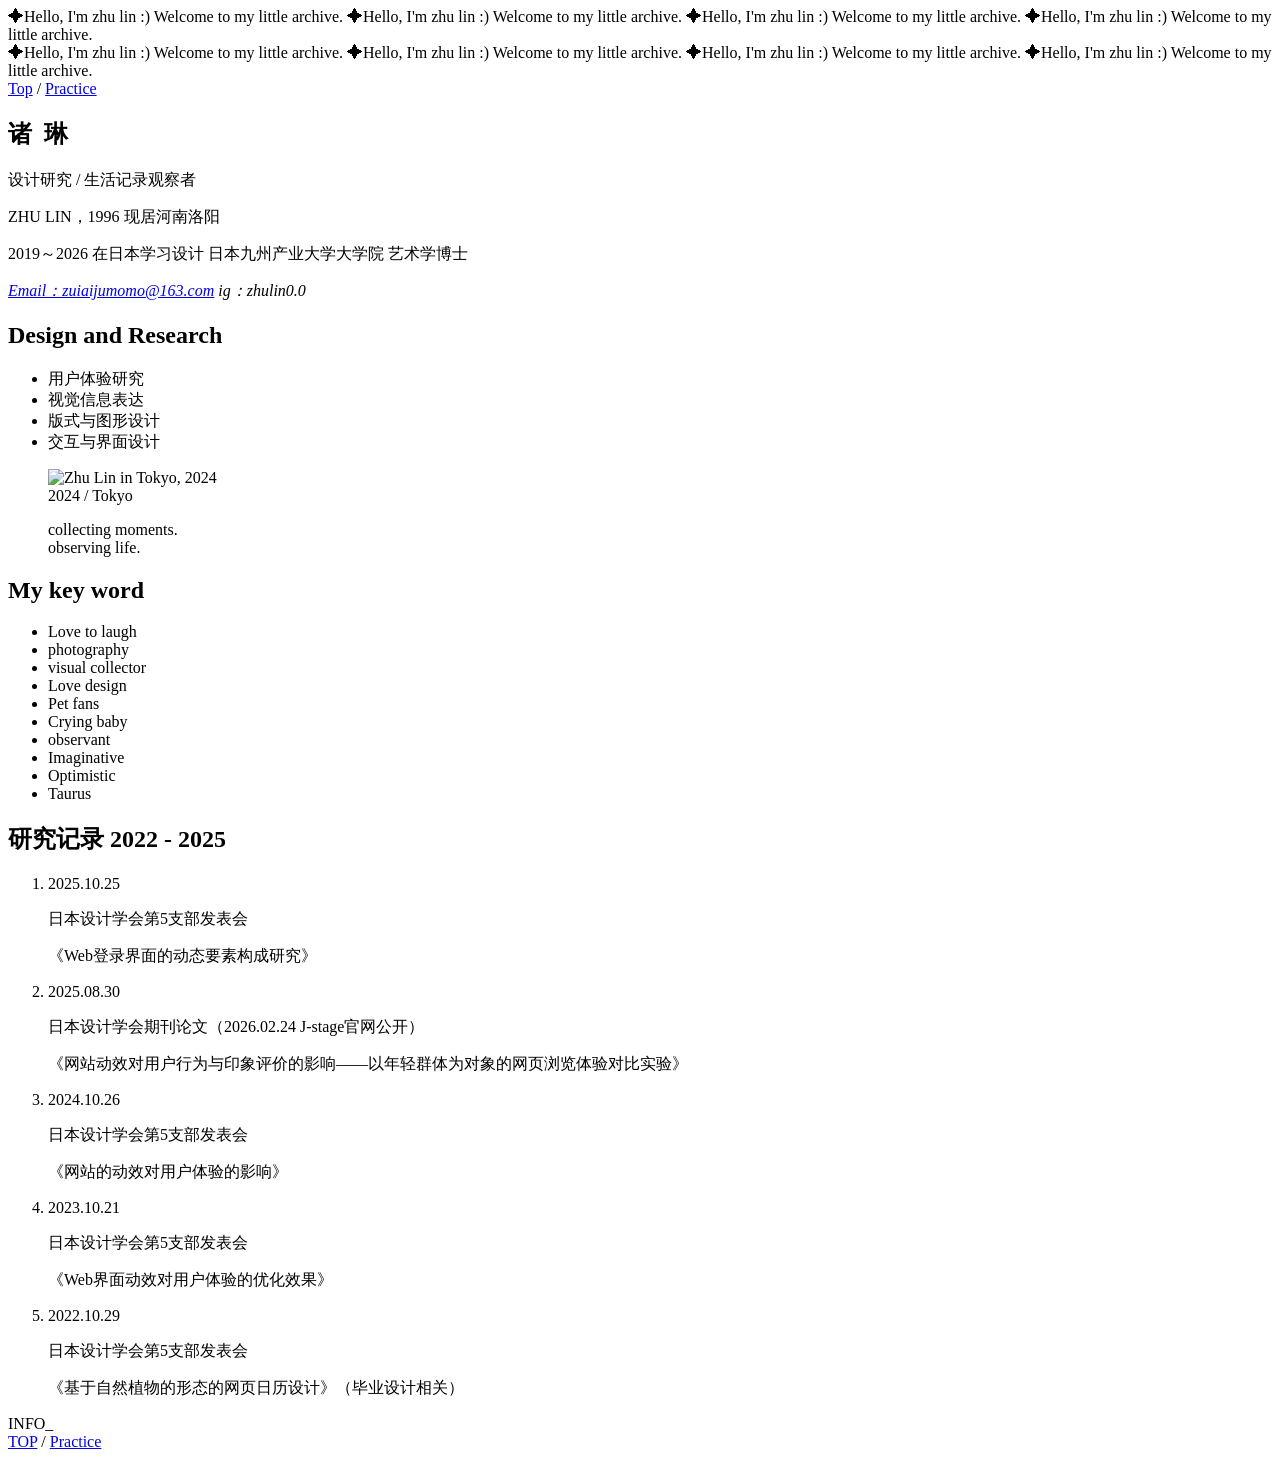
==== info.html @ b41a9d48 "Add files via upload" ====
<!DOCTYPE html>
<html lang="zh-CN">

<head>
    <meta charset="UTF-8">
    <meta name="viewport" content="width=device-width, initial-scale=1.0">
    <title>Info - ZHU LIN</title>
    <link rel="icon" type="image/png" href="images/素材-13.png">
    <link rel="stylesheet" href="css/info.css">
</head>

<body>
    <div class="info-page">
        <div class="info-marquee" aria-label="Hello, I'm zhu lin :) Welcome to my little archive.">
            <div class="info-marquee-track">
                <div class="info-marquee-group">
                    <span class="info-marquee-star">&#10022;</span><span class="info-marquee-item">Hello, I'm zhu lin :)
                        Welcome to my little archive.</span>
                    <span class="info-marquee-star">&#10022;</span><span class="info-marquee-item">Hello, I'm zhu lin :)
                        Welcome to my little archive.</span>
                    <span class="info-marquee-star">&#10022;</span><span class="info-marquee-item">Hello, I'm zhu lin :)
                        Welcome to my little archive.</span>
                    <span class="info-marquee-star">&#10022;</span><span class="info-marquee-item">Hello, I'm zhu lin :)
                        Welcome to my little archive.</span>
                </div>
                <div class="info-marquee-group" aria-hidden="true">
                    <span class="info-marquee-star">&#10022;</span><span class="info-marquee-item">Hello, I'm zhu lin :)
                        Welcome to my little archive.</span>
                    <span class="info-marquee-star">&#10022;</span><span class="info-marquee-item">Hello, I'm zhu lin :)
                        Welcome to my little archive.</span>
                    <span class="info-marquee-star">&#10022;</span><span class="info-marquee-item">Hello, I'm zhu lin :)
                        Welcome to my little archive.</span>
                    <span class="info-marquee-star">&#10022;</span><span class="info-marquee-item">Hello, I'm zhu lin :)
                        Welcome to my little archive.</span>
                </div>
            </div>
        </div>

        <nav class="info-nav info-nav-top" aria-label="Primary">
            <a class="reveal-line" style="--reveal-delay: 0.120s" href="index.html">Top</a>
            <span class="reveal-line" style="--reveal-delay: 0.195s">/</span>
            <a class="reveal-line" style="--reveal-delay: 0.270s" href="ux-design.html">Practice</a>
        </nav>

        <main class="info-canvas">
            <section class="identity-block" aria-labelledby="info-name">
                <div>
                    <h1 id="info-name"><span class="reveal-line" style="--reveal-delay: 0.345s">诸&nbsp;&nbsp;琳</span>
                    </h1>
                    <p class="identity-role"><span class="reveal-line" style="--reveal-delay: 0.420s">设计研究 /
                            生活记录观察者</span></p>
                    <span class="red-rule short"></span>
                </div>

                <div class="bio-list">
                    <p>
                        <span class="reveal-line" style="--reveal-delay: 0.495s">ZHU LIN，1996</span>
                        <span class="reveal-line" style="--reveal-delay: 0.570s">现居河南洛阳</span>
                    </p>
                    <p>
                        <span class="reveal-line" style="--reveal-delay: 0.645s">2019～2026 在日本学习设计</span>
                        <span class="reveal-line" style="--reveal-delay: 0.720s">日本九州产业大学大学院</span>
                        <span class="reveal-line" style="--reveal-delay: 0.795s">艺术学博士</span>
                    </p>
                </div>

                <span class="red-rule medium"></span>

                <address class="contact-list">
                    <a class="reveal-line" style="--reveal-delay: 0.870s"
                        href="mailto:zuiaijumomo@163.com">Email：zuiaijumomo@163.com</a>
                    <span class="reveal-line" style="--reveal-delay: 0.945s">ig：zhulin0.0</span>
                </address>

                <span class="red-rule short"></span>
            </section>

            <section class="research-scope" aria-labelledby="research-title">
                <h2 id="research-title"><span class="reveal-line" style="--reveal-delay: 1.020s">Design and
                        Research</span></h2>
                <ul>
                    <li><span class="reveal-line" style="--reveal-delay: 1.095s">用户体验研究</span></li>
                    <li><span class="reveal-line" style="--reveal-delay: 1.170s">视觉信息表达</span></li>
                    <li><span class="reveal-line" style="--reveal-delay: 1.245s">版式与图形设计</span></li>
                    <li><span class="reveal-line" style="--reveal-delay: 1.320s">交互与界面设计</span></li>
                </ul>

                <figure class="profile-photo">
                    <img class="reveal-visual" style="--reveal-delay: 1.395s" src="info/web/profile-doraemon.jpg"
                        alt="Zhu Lin in Tokyo, 2024" width="618" height="720">
                    <figcaption class="photo-date"><span class="reveal-line" style="--reveal-delay: 1.395s">2024 /
                            Tokyo</span></figcaption>
                    <p class="photo-note reveal-visual" style="--reveal-delay: 1.470s">collecting moments.<br>observing
                        life.</p>
                </figure>
            </section>

            <aside class="keyword-block" aria-labelledby="keyword-title">
                <h2 id="keyword-title"><span class="reveal-line" style="--reveal-delay: 1.470s">My key word</span></h2>
                <ul>
                    <li><span class="reveal-line" style="--reveal-delay: 1.545s">Love to laugh</span></li>
                    <li><span class="reveal-line" style="--reveal-delay: 1.620s">photography</span></li>
                    <li><span class="reveal-line" style="--reveal-delay: 1.695s">visual collector</span></li>
                    <li><span class="reveal-line" style="--reveal-delay: 1.770s">Love design</span></li>
                    <li><span class="reveal-line" style="--reveal-delay: 1.845s">Pet fans</span></li>
                    <li><span class="reveal-line" style="--reveal-delay: 1.920s">Crying baby</span></li>
                    <li><span class="reveal-line" style="--reveal-delay: 1.995s">observant</span></li>
                    <li><span class="reveal-line" style="--reveal-delay: 2.070s">Imaginative</span></li>
                    <li><span class="reveal-line" style="--reveal-delay: 2.145s">Optimistic</span></li>
                    <li><span class="reveal-line" style="--reveal-delay: 2.220s">Taurus</span></li>
                </ul>
            </aside>

            <section class="record-block" aria-labelledby="record-title">
                <div class="record-heading">
                    <h2 id="record-title"><span class="reveal-line" style="--reveal-delay: 2.295s">研究记录 2022 -
                            2025</span></h2>
                    <span></span>
                </div>

                <ol class="timeline">
                    <li>
                        <time class="reveal-line" style="--reveal-delay: 2.370s" datetime="2025-10-25">2025.10.25</time>
                        <div>
                            <p><span class="reveal-line" style="--reveal-delay: 2.445s">日本设计学会第5支部发表会</span></p>
                            <p><span class="reveal-line" style="--reveal-delay: 2.520s">《Web登录界面的动态要素构成研究》</span></p>
                        </div>
                    </li>
                    <li>
                        <time class="reveal-line" style="--reveal-delay: 2.595s" datetime="2025-08-30">2025.08.30</time>
                        <div>
                            <p><span class="reveal-line" style="--reveal-delay: 2.670s">日本设计学会期刊论文（2026.02.24
                                    J-stage官网公开）</span></p>
                            <p><span class="reveal-line"
                                    style="--reveal-delay: 2.745s">《网站动效对用户行为与印象评价的影响——以年轻群体为对象的网页浏览体验对比实验》</span></p>
                        </div>
                    </li>
                    <li>
                        <time class="reveal-line" style="--reveal-delay: 2.820s" datetime="2024-10-26">2024.10.26</time>
                        <div>
                            <p><span class="reveal-line" style="--reveal-delay: 2.895s">日本设计学会第5支部发表会</span></p>
                            <p><span class="reveal-line" style="--reveal-delay: 2.970s">《网站的动效对用户体验的影响》</span></p>
                        </div>
                    </li>
                    <li>
                        <time class="reveal-line" style="--reveal-delay: 3.045s" datetime="2023-10-21">2023.10.21</time>
                        <div>
                            <p><span class="reveal-line" style="--reveal-delay: 3.120s">日本设计学会第5支部发表会</span></p>
                            <p><span class="reveal-line" style="--reveal-delay: 3.195s">《Web界面动效对用户体验的优化效果》</span></p>
                        </div>
                    </li>
                    <li>
                        <time class="reveal-line" style="--reveal-delay: 3.270s" datetime="2022-10-29">2022.10.29</time>
                        <div>
                            <p><span class="reveal-line" style="--reveal-delay: 3.345s">日本设计学会第5支部发表会</span></p>
                            <p><span class="reveal-line"
                                    style="--reveal-delay: 3.420s">《基于自然植物的形态的网页日历设计》（毕业设计相关）</span></p>
                        </div>
                    </li>
                </ol>
            </section>

            <div class="info-wordmark reveal-visual" style="--reveal-delay: 3.495s" aria-hidden="true">INFO_</div>

            <nav class="info-nav info-nav-bottom" aria-label="Secondary">
                <a class="reveal-line" style="--reveal-delay: 3.495s" href="index.html">TOP</a>
                <span class="reveal-line" style="--reveal-delay: 3.570s">/</span>
                <a class="reveal-line" style="--reveal-delay: 3.645s" href="ux-design.html">Practice</a>
            </nav>
        </main>
    </div>
</body>

</html>
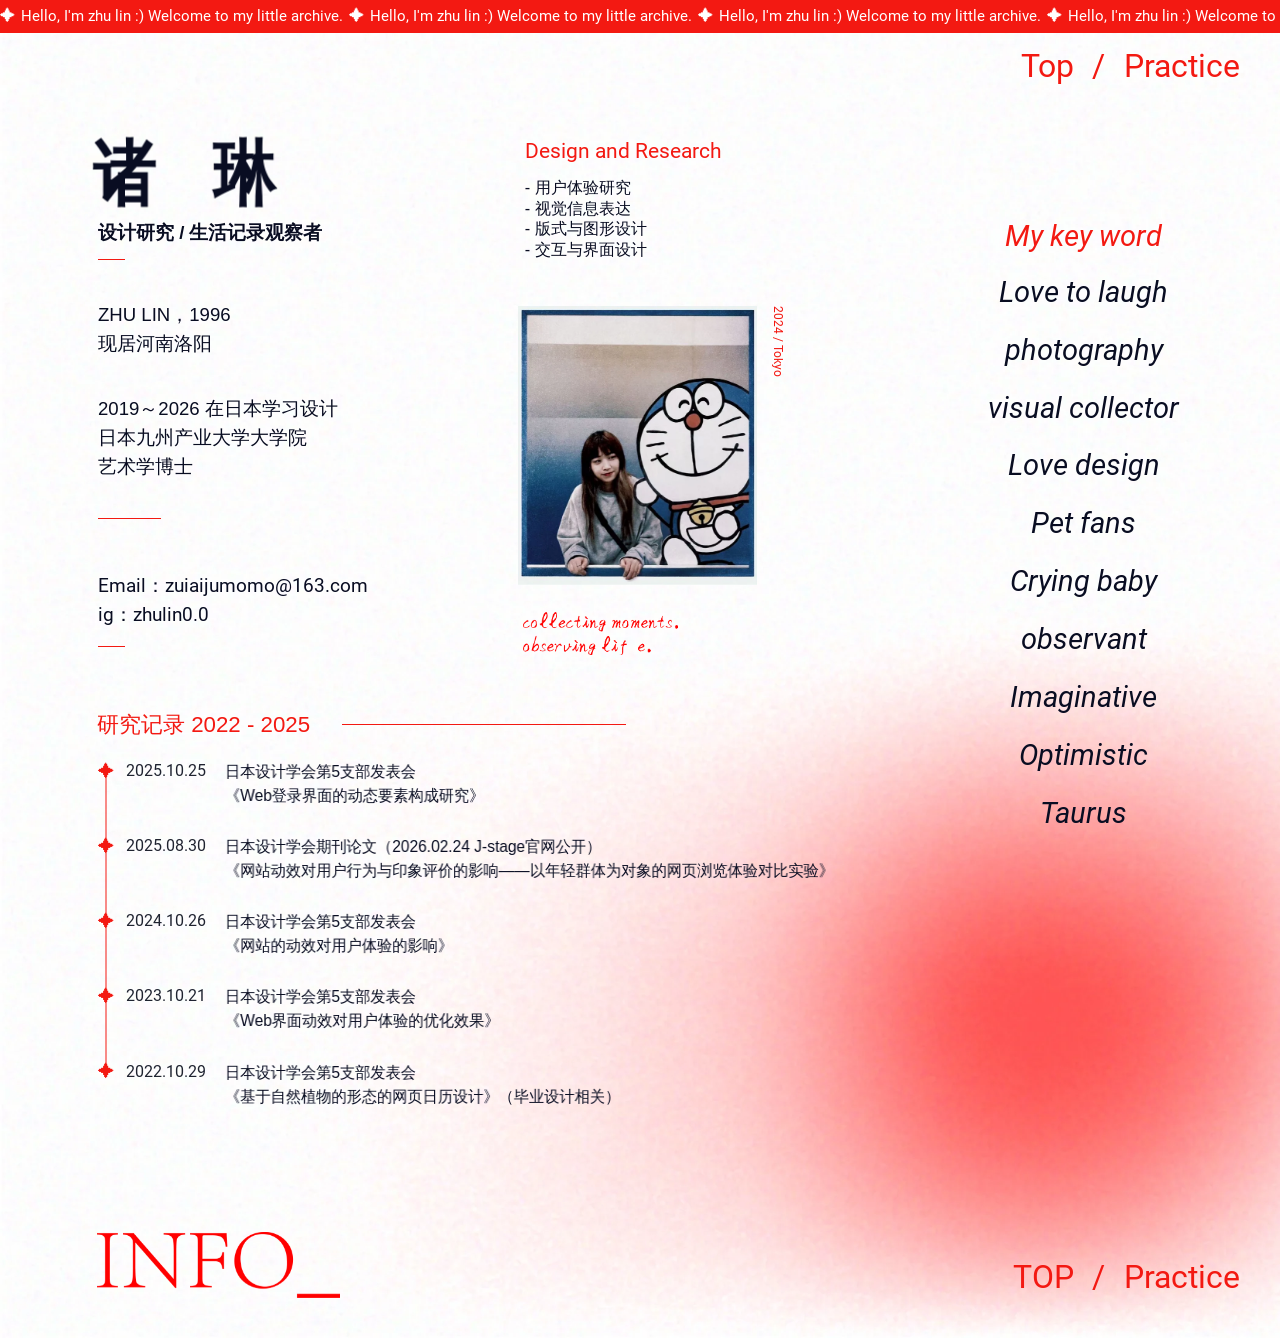
==== commit a10e8007: "Add files via upload" ====
--- a/info.html
+++ b/info.html
@@ -1,6 +1,5 @@
 <!DOCTYPE html>
 <html lang="zh-CN">
-
 <head>
     <meta charset="UTF-8">
     <meta name="viewport" content="width=device-width, initial-scale=1.0">
@@ -8,30 +7,21 @@
     <link rel="icon" type="image/png" href="images/素材-13.png">
     <link rel="stylesheet" href="css/info.css">
 </head>
-
 <body>
     <div class="info-page">
         <div class="info-marquee" aria-label="Hello, I'm zhu lin :) Welcome to my little archive.">
             <div class="info-marquee-track">
                 <div class="info-marquee-group">
-                    <span class="info-marquee-star">&#10022;</span><span class="info-marquee-item">Hello, I'm zhu lin :)
-                        Welcome to my little archive.</span>
-                    <span class="info-marquee-star">&#10022;</span><span class="info-marquee-item">Hello, I'm zhu lin :)
-                        Welcome to my little archive.</span>
-                    <span class="info-marquee-star">&#10022;</span><span class="info-marquee-item">Hello, I'm zhu lin :)
-                        Welcome to my little archive.</span>
-                    <span class="info-marquee-star">&#10022;</span><span class="info-marquee-item">Hello, I'm zhu lin :)
-                        Welcome to my little archive.</span>
+                    <span class="info-marquee-star">&#10022;</span><span class="info-marquee-item">Hello, I'm zhu lin :) Welcome to my little archive.</span>
+                    <span class="info-marquee-star">&#10022;</span><span class="info-marquee-item">Hello, I'm zhu lin :) Welcome to my little archive.</span>
+                    <span class="info-marquee-star">&#10022;</span><span class="info-marquee-item">Hello, I'm zhu lin :) Welcome to my little archive.</span>
+                    <span class="info-marquee-star">&#10022;</span><span class="info-marquee-item">Hello, I'm zhu lin :) Welcome to my little archive.</span>
                 </div>
                 <div class="info-marquee-group" aria-hidden="true">
-                    <span class="info-marquee-star">&#10022;</span><span class="info-marquee-item">Hello, I'm zhu lin :)
-                        Welcome to my little archive.</span>
-                    <span class="info-marquee-star">&#10022;</span><span class="info-marquee-item">Hello, I'm zhu lin :)
-                        Welcome to my little archive.</span>
-                    <span class="info-marquee-star">&#10022;</span><span class="info-marquee-item">Hello, I'm zhu lin :)
-                        Welcome to my little archive.</span>
-                    <span class="info-marquee-star">&#10022;</span><span class="info-marquee-item">Hello, I'm zhu lin :)
-                        Welcome to my little archive.</span>
+                    <span class="info-marquee-star">&#10022;</span><span class="info-marquee-item">Hello, I'm zhu lin :) Welcome to my little archive.</span>
+                    <span class="info-marquee-star">&#10022;</span><span class="info-marquee-item">Hello, I'm zhu lin :) Welcome to my little archive.</span>
+                    <span class="info-marquee-star">&#10022;</span><span class="info-marquee-item">Hello, I'm zhu lin :) Welcome to my little archive.</span>
+                    <span class="info-marquee-star">&#10022;</span><span class="info-marquee-item">Hello, I'm zhu lin :) Welcome to my little archive.</span>
                 </div>
             </div>
         </div>
@@ -45,10 +35,8 @@
         <main class="info-canvas">
             <section class="identity-block" aria-labelledby="info-name">
                 <div>
-                    <h1 id="info-name"><span class="reveal-line" style="--reveal-delay: 0.345s">诸&nbsp;&nbsp;琳</span>
-                    </h1>
-                    <p class="identity-role"><span class="reveal-line" style="--reveal-delay: 0.420s">设计研究 /
-                            生活记录观察者</span></p>
+                    <h1 id="info-name"><span class="reveal-line" style="--reveal-delay: 0.345s">诸&nbsp;&nbsp;琳</span></h1>
+                    <p class="identity-role"><span class="reveal-line" style="--reveal-delay: 0.420s">设计研究 / 生活记录观察者</span></p>
                     <span class="red-rule short"></span>
                 </div>
 
@@ -67,8 +55,7 @@
                 <span class="red-rule medium"></span>
 
                 <address class="contact-list">
-                    <a class="reveal-line" style="--reveal-delay: 0.870s"
-                        href="mailto:zuiaijumomo@163.com">Email：zuiaijumomo@163.com</a>
+                    <a class="reveal-line" style="--reveal-delay: 0.870s" href="mailto:zuiaijumomo@163.com">Email：zuiaijumomo@163.com</a>
                     <span class="reveal-line" style="--reveal-delay: 0.945s">ig：zhulin0.0</span>
                 </address>
 
@@ -76,8 +63,7 @@
             </section>
 
             <section class="research-scope" aria-labelledby="research-title">
-                <h2 id="research-title"><span class="reveal-line" style="--reveal-delay: 1.020s">Design and
-                        Research</span></h2>
+                <h2 id="research-title"><span class="reveal-line" style="--reveal-delay: 1.020s">Design and Research</span></h2>
                 <ul>
                     <li><span class="reveal-line" style="--reveal-delay: 1.095s">用户体验研究</span></li>
                     <li><span class="reveal-line" style="--reveal-delay: 1.170s">视觉信息表达</span></li>
@@ -86,12 +72,9 @@
                 </ul>
 
                 <figure class="profile-photo">
-                    <img class="reveal-visual" style="--reveal-delay: 1.395s" src="info/web/profile-doraemon.jpg"
-                        alt="Zhu Lin in Tokyo, 2024" width="618" height="720">
-                    <figcaption class="photo-date"><span class="reveal-line" style="--reveal-delay: 1.395s">2024 /
-                            Tokyo</span></figcaption>
-                    <p class="photo-note reveal-visual" style="--reveal-delay: 1.470s">collecting moments.<br>observing
-                        life.</p>
+                    <img class="reveal-visual" style="--reveal-delay: 1.395s" src="info/web/profile-doraemon.webp" alt="Zhu Lin in Tokyo, 2024" width="618" height="720">
+                    <figcaption class="photo-date"><span class="reveal-line" style="--reveal-delay: 1.395s">2024 / Tokyo</span></figcaption>
+                    <p class="photo-note reveal-visual" style="--reveal-delay: 1.470s">collecting moments.<br>observing life.</p>
                 </figure>
             </section>
 
@@ -113,8 +96,7 @@
 
             <section class="record-block" aria-labelledby="record-title">
                 <div class="record-heading">
-                    <h2 id="record-title"><span class="reveal-line" style="--reveal-delay: 2.295s">研究记录 2022 -
-                            2025</span></h2>
+                    <h2 id="record-title"><span class="reveal-line" style="--reveal-delay: 2.295s">研究记录 2022 - 2025</span></h2>
                     <span></span>
                 </div>
 
@@ -129,10 +111,8 @@
                     <li>
                         <time class="reveal-line" style="--reveal-delay: 2.595s" datetime="2025-08-30">2025.08.30</time>
                         <div>
-                            <p><span class="reveal-line" style="--reveal-delay: 2.670s">日本设计学会期刊论文（2026.02.24
-                                    J-stage官网公开）</span></p>
-                            <p><span class="reveal-line"
-                                    style="--reveal-delay: 2.745s">《网站动效对用户行为与印象评价的影响——以年轻群体为对象的网页浏览体验对比实验》</span></p>
+                            <p><span class="reveal-line" style="--reveal-delay: 2.670s">日本设计学会期刊论文（2026.02.24 J-stage官网公开）</span></p>
+                            <p><span class="reveal-line" style="--reveal-delay: 2.745s">《网站动效对用户行为与印象评价的影响——以年轻群体为对象的网页浏览体验对比实验》</span></p>
                         </div>
                     </li>
                     <li>
@@ -153,8 +133,7 @@
                         <time class="reveal-line" style="--reveal-delay: 3.270s" datetime="2022-10-29">2022.10.29</time>
                         <div>
                             <p><span class="reveal-line" style="--reveal-delay: 3.345s">日本设计学会第5支部发表会</span></p>
-                            <p><span class="reveal-line"
-                                    style="--reveal-delay: 3.420s">《基于自然植物的形态的网页日历设计》（毕业设计相关）</span></p>
+                            <p><span class="reveal-line" style="--reveal-delay: 3.420s">《基于自然植物的形态的网页日历设计》（毕业设计相关）</span></p>
                         </div>
                     </li>
                 </ol>
@@ -170,5 +149,4 @@
         </main>
     </div>
 </body>
-
-</html>+</html>
--- a/css/info.css
+++ b/css/info.css
@@ -0,0 +1,806 @@
+@font-face {
+    font-family: "Info Roboto";
+    src: url("../info/Roboto-Regular.ttf") format("truetype");
+    font-weight: 400;
+    font-style: normal;
+    font-display: swap;
+}
+
+@font-face {
+    font-family: "Info Roboto";
+    src: url("../info/Roboto-Italic.ttf") format("truetype");
+    font-weight: 400;
+    font-style: italic;
+    font-display: swap;
+}
+
+@font-face {
+    font-family: "Info Hiragino Sans GB";
+    src: url("../fonts/Hiragino%20Sans%20GB.ttc") format("truetype");
+    font-weight: 400;
+    font-style: normal;
+    font-display: swap;
+}
+
+@font-face {
+    font-family: "Info Hiragino Sans GB";
+    src: url("../fonts/Hiragino%20Sans%20GB.ttc") format("truetype");
+    font-weight: 700;
+    font-style: normal;
+    font-display: swap;
+}
+
+:root {
+    --info-red: #f31912;
+    --ink: #090d22;
+    --cn-font: "Info Hiragino Sans GB", "PingFang SC", "Hiragino Sans GB", "Microsoft YaHei", Arial, sans-serif;
+    --latin-font: "Info Roboto", Arial, sans-serif;
+    --ref-w: 8000;
+    --ref-h: 4500;
+}
+
+* {
+    box-sizing: border-box;
+}
+
+html,
+body {
+    width: 100%;
+    min-height: 100%;
+    margin: 0;
+    background: #fff;
+    color: var(--ink);
+    font-family: var(--cn-font);
+    overflow-x: hidden;
+}
+
+img {
+    display: block;
+    max-width: 100%;
+}
+
+a {
+    color: inherit;
+    text-decoration: none;
+}
+
+.info-page {
+    position: relative;
+    min-height: 100vh;
+    background: #fff url("../info/web/info-bg.webp") center bottom / cover no-repeat;
+}
+
+.info-marquee {
+    position: relative;
+    z-index: 5;
+    width: 100%;
+    height: calc(236 / var(--ref-h) * 100vh);
+    overflow: hidden;
+    background: var(--info-red);
+    color: #fff;
+    font-family: var(--latin-font);
+    font-size: calc(96 / var(--ref-w) * 100vw);
+    font-weight: 400;
+    line-height: calc(236 / var(--ref-h) * 100vh);
+    letter-spacing: 0;
+    white-space: nowrap;
+}
+
+.info-marquee-track {
+    display: flex;
+    align-items: center;
+    width: max-content;
+    height: 100%;
+    white-space: nowrap;
+    animation: info-marquee 28s linear infinite;
+}
+
+.info-marquee-group {
+    display: flex;
+    align-items: center;
+    flex: 0 0 auto;
+    white-space: nowrap;
+}
+
+.info-marquee-item {
+    display: inline-block;
+    flex: 0 0 auto;
+    padding: 0 calc(33 / var(--ref-w) * 100vw) 0 0;
+}
+
+.info-marquee-star {
+    display: inline-block;
+    flex: 0 0 auto;
+    padding: 0 calc(23 / var(--ref-w) * 100vw) 0 0;
+    font-size: calc(96 / var(--ref-w) * 100vw);
+    line-height: inherit;
+}
+
+@keyframes info-marquee {
+    from {
+        transform: translate(0, calc(-11 / var(--ref-h) * 100vh));
+    }
+
+    to {
+        transform: translate(-50%, calc(-11 / var(--ref-h) * 100vh));
+    }
+}
+
+.reveal-line {
+    display: inline-block;
+    opacity: 0;
+    transform: translateY(-12px);
+    animation: info-line-reveal 0.58s cubic-bezier(0.2, 0.8, 0.2, 1) forwards;
+    animation-delay: var(--reveal-delay, 0.12s);
+    will-change: opacity, transform;
+}
+
+.bio-list .reveal-line {
+    display: block;
+}
+
+.timeline time.reveal-line {
+    display: block;
+}
+
+.reveal-visual {
+    opacity: 0;
+    transform: translateY(-12px);
+    animation: info-line-reveal 0.58s cubic-bezier(0.2, 0.8, 0.2, 1) forwards;
+    animation-delay: var(--reveal-delay, 0.12s);
+    will-change: opacity, transform;
+}
+
+@keyframes info-line-reveal {
+    from {
+        opacity: 0;
+        transform: translateY(-12px);
+    }
+
+    to {
+        opacity: 1;
+        transform: translateY(0);
+    }
+}
+
+.info-nav {
+    display: flex;
+    align-items: baseline;
+    gap: clamp(14px, 1.8vw, 28px);
+    color: var(--info-red);
+    font-family: var(--latin-font);
+    font-size: clamp(30px, 2.7vw, 44px);
+    line-height: 1;
+    letter-spacing: 0;
+}
+
+.info-nav a {
+    transition: opacity 0.2s ease;
+}
+
+.info-nav a:hover {
+    opacity: 0.68;
+}
+
+.info-nav-top {
+    position: absolute;
+    top: clamp(68px, 4.2vw, 82px);
+    right: clamp(34px, 7vw, 140px);
+    z-index: 4;
+}
+
+.info-canvas {
+    position: relative;
+    width: min(100%, 1722px);
+    min-height: clamp(1120px, 104.5vw, 1800px);
+    margin: 0 auto;
+    padding: clamp(112px, 9.5vw, 178px) clamp(36px, 7.4vw, 130px) clamp(70px, 7vw, 130px);
+    display: grid;
+    grid-template-columns: minmax(260px, 390px) minmax(320px, 430px) minmax(230px, 370px);
+    grid-template-areas:
+        "identity research keywords"
+        "records records keywords"
+        "wordmark . bottomnav";
+    column-gap: clamp(52px, 6.2vw, 124px);
+    row-gap: clamp(74px, 7vw, 130px);
+}
+
+.identity-block {
+    grid-area: identity;
+    align-self: start;
+}
+
+.identity-block h1 {
+    margin: 0;
+    font-size: clamp(54px, 6vw, 92px);
+    font-weight: 700;
+    line-height: 1;
+    letter-spacing: 0.06em;
+}
+
+.identity-role {
+    margin: 24px 0 0;
+    font-size: clamp(18px, 1.55vw, 27px);
+    font-weight: 700;
+    line-height: 1.3;
+}
+
+.red-rule {
+    display: block;
+    height: 1px;
+    margin-top: 22px;
+    background: var(--info-red);
+}
+
+.red-rule.short {
+    width: 36px;
+}
+
+.red-rule.medium {
+    width: 82px;
+    margin-top: 40px;
+}
+
+.bio-list {
+    margin-top: clamp(54px, 4.5vw, 76px);
+    font-size: clamp(20px, 1.45vw, 28px);
+    line-height: 1.58;
+}
+
+.bio-list p {
+    margin: 0 0 clamp(32px, 3vw, 54px);
+}
+
+.contact-list {
+    margin-top: clamp(70px, 6vw, 104px);
+    font-style: normal;
+    font-size: clamp(18px, 1.35vw, 26px);
+    line-height: 1.68;
+}
+
+.contact-list a,
+.contact-list span {
+    display: block;
+    white-space: nowrap;
+}
+
+.research-scope {
+    grid-area: research;
+    align-self: start;
+    padding-top: 2px;
+}
+
+.research-scope h2,
+.keyword-block h2,
+.record-heading h2 {
+    margin: 0;
+    color: var(--info-red);
+    font-weight: 400;
+    letter-spacing: 0;
+}
+
+.research-scope h2 {
+    font-family: var(--latin-font);
+    font-size: clamp(21px, 1.62vw, 29px);
+}
+
+.research-scope ul {
+    margin: 24px 0 0;
+    padding: 0;
+    list-style: none;
+    font-size: clamp(18px, 1.38vw, 25px);
+    line-height: 1.45;
+}
+
+.research-scope li::before {
+    content: "- ";
+}
+
+.profile-photo {
+    position: relative;
+    width: min(100%, 325px);
+    margin: clamp(56px, 4.8vw, 78px) 0 0;
+}
+
+.profile-photo img {
+    width: 100%;
+    height: auto;
+}
+
+.photo-date {
+    position: absolute;
+    top: 0;
+    right: -32px;
+    transform: translateX(100%) rotate(90deg);
+    transform-origin: 0 0;
+    color: var(--info-red);
+    font-family: var(--latin-font);
+    font-size: 13px;
+    line-height: 1;
+    white-space: nowrap;
+}
+
+.photo-note {
+    width: min(95%, 230px);
+    margin: 28px 0 0;
+    aspect-ratio: 967 / 266;
+    background: url("../info/-info-04.png") left top / contain no-repeat;
+    color: transparent;
+    font-size: 0;
+    overflow: hidden;
+}
+
+.keyword-block {
+    grid-area: keywords;
+    justify-self: end;
+    width: min(100%, 330px);
+    padding-top: clamp(110px, 10vw, 178px);
+    text-align: center;
+}
+
+.keyword-block h2 {
+    font-family: var(--latin-font);
+    font-size: clamp(30px, 2.45vw, 42px);
+    font-style: italic;
+    line-height: 1.1;
+}
+
+.keyword-block ul {
+    margin: clamp(34px, 3vw, 52px) 0 0;
+    padding: 0;
+    list-style: none;
+    font-family: var(--latin-font);
+    font-size: clamp(28px, 2.28vw, 39px);
+    font-style: italic;
+    line-height: 1.13;
+}
+
+.keyword-block li {
+    margin: 0 0 clamp(30px, 3vw, 48px);
+}
+
+.record-block {
+    grid-area: records;
+    align-self: start;
+    max-width: 790px;
+}
+
+.record-heading {
+    display: grid;
+    grid-template-columns: max-content 1fr;
+    align-items: center;
+    gap: clamp(26px, 4.5vw, 72px);
+}
+
+.record-heading h2 {
+    font-size: clamp(22px, 1.65vw, 31px);
+    line-height: 1;
+}
+
+.record-heading>span {
+    height: 1px;
+    background: var(--info-red);
+}
+
+.timeline {
+    --axis-x: 10px;
+    --timeline-pad: 40px;
+    position: relative;
+    margin: clamp(36px, 3vw, 50px) 0 0;
+    padding: 0 0 0 var(--timeline-pad);
+    list-style: none;
+    font-size: clamp(16px, 1.22vw, 23px);
+    line-height: 1.48;
+}
+
+.timeline::before {
+    content: "";
+    position: absolute;
+    top: 10px;
+    left: 10px;
+    width: 18px;
+    height: min(100%, 365px);
+    background: url("../info/-info-03.webp") center top / 18px auto no-repeat;
+}
+
+.timeline li {
+    position: relative;
+    display: grid;
+    grid-template-columns: 130px minmax(0, 1fr);
+    gap: 12px;
+    margin-bottom: clamp(28px, 2.45vw, 43px);
+}
+
+.timeline li:last-child {
+    margin-bottom: 0;
+}
+
+.timeline time {
+    color: #1f2330;
+    font-family: var(--latin-font);
+    white-space: nowrap;
+}
+
+.timeline p {
+    margin: 0;
+}
+
+.info-wordmark {
+    grid-area: wordmark;
+    align-self: end;
+    width: clamp(250px, 26vw, 410px);
+    aspect-ratio: 1528 / 415;
+    margin-top: clamp(32px, 4vw, 64px);
+    background: url("../info/-info-09.png") left bottom / contain no-repeat;
+    color: transparent;
+    font-size: 0;
+    overflow: hidden;
+}
+
+.info-nav-bottom {
+    grid-area: bottomnav;
+    align-self: end;
+    justify-self: end;
+    padding-bottom: 8px;
+    font-size: clamp(30px, 2.6vw, 42px);
+}
+
+@media (min-width: 721px) {
+    .info-page {
+        --stage-w: min(100vw, 1722px);
+        --stage-h: calc(var(--stage-w) * 1800 / 1722);
+        width: var(--stage-w);
+        min-height: var(--stage-h);
+        margin: 0 auto;
+        background-size: 100% 100%;
+        background-position: center top;
+    }
+
+    .info-marquee {
+        height: calc(var(--stage-w) * 44 / 1722);
+        font-size: calc(var(--stage-w) * 20 / 1722);
+        line-height: calc(var(--stage-w) * 30 / 1722);
+    }
+
+    .info-marquee span {
+        padding-right: calc(var(--stage-w) * 8 / 1722);
+    }
+
+    .info-nav {
+        gap: calc(var(--stage-w) * 25 / 1722);
+        font-size: calc(var(--stage-w) * 42.7 / 1722);
+        line-height: 1;
+    }
+
+    .info-nav-top {
+        top: calc(var(--stage-w) * 68 / 1722);
+        right: calc(var(--stage-w) * 54 / 1722);
+    }
+
+    .info-canvas {
+        position: relative;
+        width: 100%;
+        height: calc(var(--stage-w) * 1756 / 1722);
+        min-height: 0;
+        margin: 0;
+        padding: 0;
+        display: block;
+    }
+
+    .identity-block,
+    .research-scope,
+    .keyword-block,
+    .record-block,
+    .info-wordmark,
+    .info-nav-bottom {
+        position: absolute;
+    }
+
+    .identity-block {
+        left: calc(var(--stage-w) * 132 / 1722);
+        top: calc(var(--stage-w) * 145 / 1722);
+        width: calc(var(--stage-w) * 350 / 1722);
+    }
+
+    .identity-block h1 {
+        font-size: calc(var(--stage-w) * 86 / 1722);
+        line-height: 1;
+        letter-spacing: 0.12em;
+        display: inline-block;
+        transform: translateX(calc(var(--stage-w) * -7 / 1722)) scale(0.975, 1.11);
+        transform-origin: left top;
+    }
+
+    .identity-role {
+        margin-top: calc(var(--stage-w) * 22 / 1722);
+        font-size: calc(var(--stage-w) * 25 / 1722);
+        line-height: 1.25;
+    }
+
+    .red-rule {
+        margin-top: calc(var(--stage-w) * 20 / 1722);
+    }
+
+    .red-rule.short {
+        width: calc(var(--stage-w) * 36 / 1722);
+    }
+
+    .red-rule.medium {
+        width: calc(var(--stage-w) * 85 / 1722);
+        margin-top: calc(var(--stage-w) * 49 / 1722);
+    }
+
+    .bio-list {
+        margin-top: calc(var(--stage-w) * 56 / 1722);
+        font-size: calc(var(--stage-w) * 25 / 1722);
+        line-height: 1.55;
+    }
+
+    .bio-list p {
+        margin-bottom: calc(var(--stage-w) * 49 / 1722);
+    }
+
+    .contact-list {
+        margin-top: calc(var(--stage-w) * 71 / 1722);
+        font-size: calc(var(--stage-w) * 25 / 1722);
+        font-family: var(--latin-font);
+        line-height: 1.58;
+    }
+
+    .research-scope {
+        left: calc(var(--stage-w) * 706 / 1722);
+        top: calc(var(--stage-w) * 145 / 1722);
+        width: calc(var(--stage-w) * 360 / 1722);
+        padding-top: 0;
+    }
+
+    .research-scope h2 {
+        font-size: calc(var(--stage-w) * 28 / 1722);
+        line-height: 1.1;
+    }
+
+    .research-scope ul {
+        margin-top: calc(var(--stage-w) * 19 / 1722);
+        font-size: calc(var(--stage-w) * 22 / 1722);
+        line-height: 1.25;
+    }
+
+    .profile-photo {
+        position: absolute;
+        left: calc(var(--stage-w) * -9 / 1722);
+        top: calc(var(--stage-w) * 222 / 1722);
+        width: calc(var(--stage-w) * 322 / 1722);
+        margin: 0;
+    }
+
+    .photo-date {
+        right: calc(var(--stage-w) * -34 / 1722);
+        font-size: calc(var(--stage-w) * 16 / 1722);
+    }
+
+    .photo-note {
+        position: absolute;
+        left: calc(var(--stage-w) * 7 / 1722);
+        top: calc(var(--stage-w) * 413 / 1722);
+        width: calc(var(--stage-w) * 208 / 1722);
+        margin: 0;
+    }
+
+    .keyword-block {
+        left: calc(var(--stage-w) * 1308 / 1722);
+        top: calc(var(--stage-w) * 252 / 1722);
+        width: calc(var(--stage-w) * 300 / 1722);
+        padding-top: 0;
+        text-align: center;
+    }
+
+    .keyword-block h2 {
+        font-size: calc(var(--stage-w) * 39.5 / 1722);
+        line-height: 1.1;
+    }
+
+    .keyword-block ul {
+        display: block;
+        margin-top: calc(var(--stage-w) * 33 / 1722);
+        font-size: calc(var(--stage-w) * 39 / 1722);
+        line-height: 1.1;
+    }
+
+    .keyword-block li {
+        margin-bottom: calc(var(--stage-w) * 35 / 1722);
+    }
+
+    .record-block {
+        left: calc(var(--stage-w) * 130 / 1722);
+        top: calc(var(--stage-w) * 916 / 1722);
+        width: calc(var(--stage-w) * 1100 / 1722);
+        max-width: none;
+    }
+
+    .record-heading {
+        grid-template-columns: max-content calc(var(--stage-w) * 382 / 1722);
+        gap: calc(var(--stage-w) * 44 / 1722);
+    }
+
+    .record-heading h2 {
+        font-size: calc(var(--stage-w) * 30 / 1722);
+        line-height: 1;
+    }
+
+    .timeline {
+        --axis-x: calc(var(--stage-w) * 15 / 1722);
+        --timeline-pad: calc(var(--stage-w) * 40 / 1722);
+        --timeline-star-x: calc(var(--stage-w) * 12 / 1722);
+        --timeline-star-size: calc(var(--stage-w) * 22 / 1722);
+        --timeline-star-top: calc(var(--stage-w) * 5 / 1722);
+        --timeline-row-gap: calc(var(--stage-w) * 36 / 1722);
+        margin-top: calc(var(--stage-w) * 31 / 1722);
+        font-size: calc(var(--stage-w) * 22 / 1722);
+        line-height: 1.48;
+    }
+
+    .timeline::before {
+        content: none;
+    }
+
+    .timeline li {
+        grid-template-columns: calc(var(--stage-w) * 115 / 1722) minmax(0, 1fr);
+        gap: calc(var(--stage-w) * 18 / 1722);
+        margin-bottom: var(--timeline-row-gap);
+    }
+
+    .timeline li::before,
+    .timeline li::after {
+        position: absolute;
+        left: calc(var(--timeline-star-x) - var(--timeline-pad));
+        transform: translateX(-50%);
+    }
+
+    .timeline li::before {
+        content: "✦";
+        z-index: 1;
+        top: var(--timeline-star-top);
+        width: var(--timeline-star-size);
+        height: var(--timeline-star-size);
+        color: var(--info-red);
+        font-size: var(--timeline-star-size);
+        line-height: 1;
+        text-align: center;
+    }
+
+    .timeline li::after {
+        content: "";
+        top: calc(var(--timeline-star-top) + var(--timeline-star-size) / 2);
+        width: 1px;
+        height: calc(100% + var(--timeline-row-gap));
+        background: var(--info-red);
+    }
+
+    .timeline li:last-child::after {
+        content: none;
+    }
+
+    .timeline li>div {
+        transform: scaleX(0.95);
+        transform-origin: left top;
+    }
+
+    .info-wordmark {
+        left: calc(var(--stage-w) * 130 / 1722);
+        top: calc(var(--stage-w) * 1614 / 1722);
+        width: calc(var(--stage-w) * 329 / 1722);
+        margin-top: 0;
+    }
+
+    .info-nav-bottom {
+        right: calc(var(--stage-w) * 54 / 1722);
+        top: calc(var(--stage-w) * 1654 / 1722);
+        padding-bottom: 0;
+        font-size: calc(var(--stage-w) * 43 / 1722);
+    }
+}
+
+@media (max-width: 1120px) {
+    .info-canvas {
+        min-height: 0;
+        grid-template-columns: minmax(240px, 1fr) minmax(280px, 1fr);
+        grid-template-areas:
+            "identity research"
+            "keywords keywords"
+            "records records"
+            "wordmark bottomnav";
+        row-gap: 72px;
+        padding-top: 118px;
+    }
+
+    .keyword-block {
+        justify-self: stretch;
+        width: 100%;
+        padding-top: 0;
+        text-align: left;
+    }
+
+    .keyword-block ul {
+        display: grid;
+        grid-template-columns: repeat(2, minmax(0, 1fr));
+        column-gap: 34px;
+        row-gap: 22px;
+    }
+
+    .keyword-block li {
+        margin: 0;
+    }
+}
+
+@media (max-width: 720px) {
+    .info-marquee {
+        height: 26px;
+        font-size: 14px;
+        line-height: 26px;
+    }
+
+    .info-nav-top {
+        top: 48px;
+        right: 18px;
+    }
+
+    .info-canvas {
+        display: block;
+        padding: 100px 22px 52px;
+    }
+
+    .research-scope,
+    .keyword-block,
+    .record-block {
+        margin-top: 62px;
+    }
+
+    .profile-photo {
+        width: min(100%, 330px);
+    }
+
+    .photo-date {
+        right: -26px;
+        font-size: 12px;
+    }
+
+    .keyword-block ul {
+        display: block;
+    }
+
+    .keyword-block li {
+        margin-bottom: 22px;
+    }
+
+    .record-heading {
+        grid-template-columns: 1fr;
+        gap: 18px;
+    }
+
+    .timeline {
+        --axis-x: 0px;
+        --timeline-pad: 30px;
+    }
+
+    .timeline li {
+        grid-template-columns: 1fr;
+        gap: 4px;
+    }
+
+    .info-wordmark {
+        margin-top: 72px;
+    }
+
+    .info-nav-bottom {
+        justify-content: flex-end;
+        margin-top: 50px;
+    }
+}
+
+@media (prefers-reduced-motion: reduce) {
+    .reveal-line {
+        opacity: 1;
+        transform: none;
+        animation: none;
+    }
+}
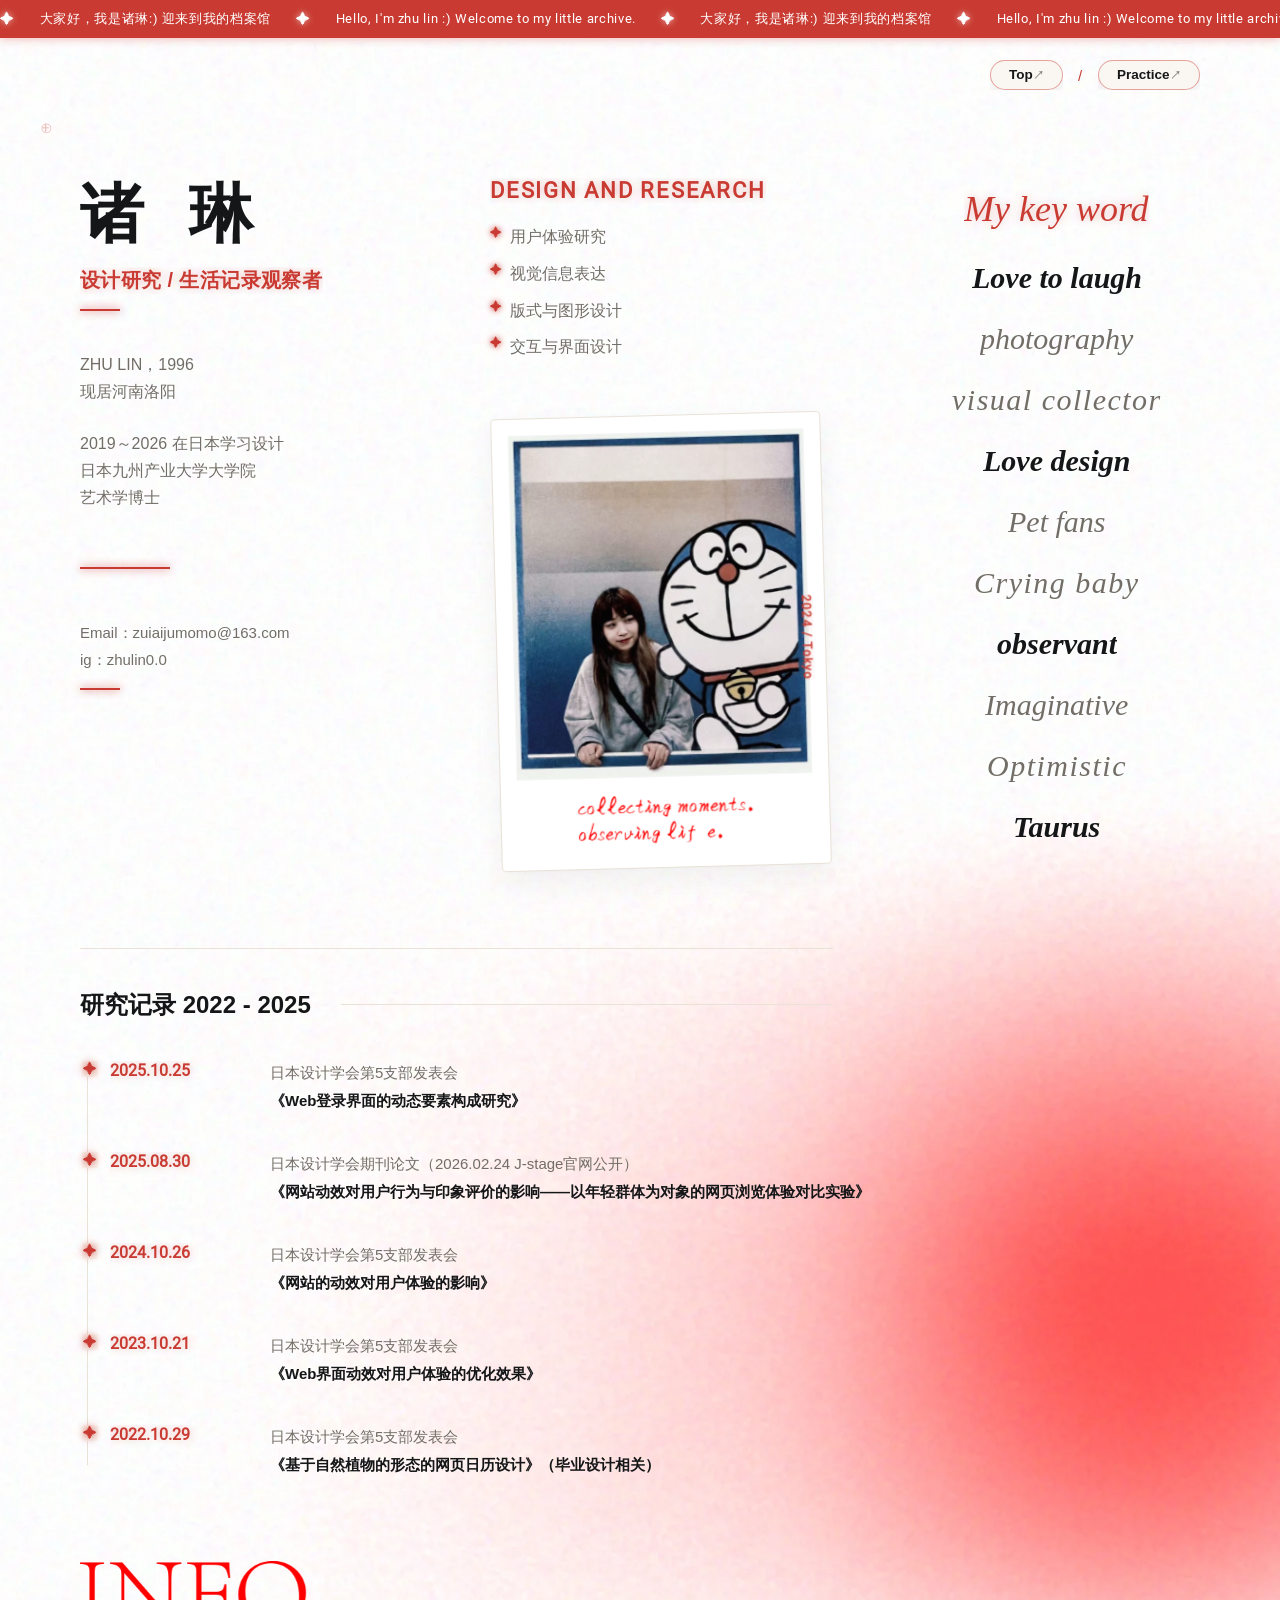
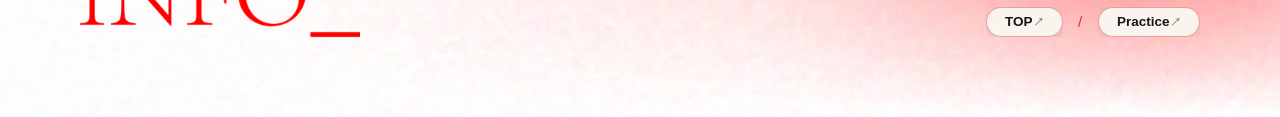
==== commit ab6501f3: "Add files via upload" ====
--- a/info.html
+++ b/info.html
@@ -1,152 +1,190 @@
-<!DOCTYPE html>
-<html lang="zh-CN">
-<head>
-    <meta charset="UTF-8">
-    <meta name="viewport" content="width=device-width, initial-scale=1.0">
-    <title>Info - ZHU LIN</title>
-    <link rel="icon" type="image/png" href="images/素材-13.png">
-    <link rel="stylesheet" href="css/info.css">
-</head>
-<body>
-    <div class="info-page">
-        <div class="info-marquee" aria-label="Hello, I'm zhu lin :) Welcome to my little archive.">
-            <div class="info-marquee-track">
-                <div class="info-marquee-group">
-                    <span class="info-marquee-star">&#10022;</span><span class="info-marquee-item">Hello, I'm zhu lin :) Welcome to my little archive.</span>
-                    <span class="info-marquee-star">&#10022;</span><span class="info-marquee-item">Hello, I'm zhu lin :) Welcome to my little archive.</span>
-                    <span class="info-marquee-star">&#10022;</span><span class="info-marquee-item">Hello, I'm zhu lin :) Welcome to my little archive.</span>
-                    <span class="info-marquee-star">&#10022;</span><span class="info-marquee-item">Hello, I'm zhu lin :) Welcome to my little archive.</span>
-                </div>
-                <div class="info-marquee-group" aria-hidden="true">
-                    <span class="info-marquee-star">&#10022;</span><span class="info-marquee-item">Hello, I'm zhu lin :) Welcome to my little archive.</span>
-                    <span class="info-marquee-star">&#10022;</span><span class="info-marquee-item">Hello, I'm zhu lin :) Welcome to my little archive.</span>
-                    <span class="info-marquee-star">&#10022;</span><span class="info-marquee-item">Hello, I'm zhu lin :) Welcome to my little archive.</span>
-                    <span class="info-marquee-star">&#10022;</span><span class="info-marquee-item">Hello, I'm zhu lin :) Welcome to my little archive.</span>
-                </div>
-            </div>
-        </div>
-
-        <nav class="info-nav info-nav-top" aria-label="Primary">
-            <a class="reveal-line" style="--reveal-delay: 0.120s" href="index.html">Top</a>
-            <span class="reveal-line" style="--reveal-delay: 0.195s">/</span>
-            <a class="reveal-line" style="--reveal-delay: 0.270s" href="ux-design.html">Practice</a>
-        </nav>
-
-        <main class="info-canvas">
-            <section class="identity-block" aria-labelledby="info-name">
-                <div>
-                    <h1 id="info-name"><span class="reveal-line" style="--reveal-delay: 0.345s">诸&nbsp;&nbsp;琳</span></h1>
-                    <p class="identity-role"><span class="reveal-line" style="--reveal-delay: 0.420s">设计研究 / 生活记录观察者</span></p>
-                    <span class="red-rule short"></span>
-                </div>
-
-                <div class="bio-list">
-                    <p>
-                        <span class="reveal-line" style="--reveal-delay: 0.495s">ZHU LIN，1996</span>
-                        <span class="reveal-line" style="--reveal-delay: 0.570s">现居河南洛阳</span>
-                    </p>
-                    <p>
-                        <span class="reveal-line" style="--reveal-delay: 0.645s">2019～2026 在日本学习设计</span>
-                        <span class="reveal-line" style="--reveal-delay: 0.720s">日本九州产业大学大学院</span>
-                        <span class="reveal-line" style="--reveal-delay: 0.795s">艺术学博士</span>
-                    </p>
-                </div>
-
-                <span class="red-rule medium"></span>
-
-                <address class="contact-list">
-                    <a class="reveal-line" style="--reveal-delay: 0.870s" href="mailto:zuiaijumomo@163.com">Email：zuiaijumomo@163.com</a>
-                    <span class="reveal-line" style="--reveal-delay: 0.945s">ig：zhulin0.0</span>
-                </address>
-
-                <span class="red-rule short"></span>
-            </section>
-
-            <section class="research-scope" aria-labelledby="research-title">
-                <h2 id="research-title"><span class="reveal-line" style="--reveal-delay: 1.020s">Design and Research</span></h2>
-                <ul>
-                    <li><span class="reveal-line" style="--reveal-delay: 1.095s">用户体验研究</span></li>
-                    <li><span class="reveal-line" style="--reveal-delay: 1.170s">视觉信息表达</span></li>
-                    <li><span class="reveal-line" style="--reveal-delay: 1.245s">版式与图形设计</span></li>
-                    <li><span class="reveal-line" style="--reveal-delay: 1.320s">交互与界面设计</span></li>
-                </ul>
-
-                <figure class="profile-photo">
-                    <img class="reveal-visual" style="--reveal-delay: 1.395s" src="info/web/profile-doraemon.webp" alt="Zhu Lin in Tokyo, 2024" width="618" height="720">
-                    <figcaption class="photo-date"><span class="reveal-line" style="--reveal-delay: 1.395s">2024 / Tokyo</span></figcaption>
-                    <p class="photo-note reveal-visual" style="--reveal-delay: 1.470s">collecting moments.<br>observing life.</p>
-                </figure>
-            </section>
-
-            <aside class="keyword-block" aria-labelledby="keyword-title">
-                <h2 id="keyword-title"><span class="reveal-line" style="--reveal-delay: 1.470s">My key word</span></h2>
-                <ul>
-                    <li><span class="reveal-line" style="--reveal-delay: 1.545s">Love to laugh</span></li>
-                    <li><span class="reveal-line" style="--reveal-delay: 1.620s">photography</span></li>
-                    <li><span class="reveal-line" style="--reveal-delay: 1.695s">visual collector</span></li>
-                    <li><span class="reveal-line" style="--reveal-delay: 1.770s">Love design</span></li>
-                    <li><span class="reveal-line" style="--reveal-delay: 1.845s">Pet fans</span></li>
-                    <li><span class="reveal-line" style="--reveal-delay: 1.920s">Crying baby</span></li>
-                    <li><span class="reveal-line" style="--reveal-delay: 1.995s">observant</span></li>
-                    <li><span class="reveal-line" style="--reveal-delay: 2.070s">Imaginative</span></li>
-                    <li><span class="reveal-line" style="--reveal-delay: 2.145s">Optimistic</span></li>
-                    <li><span class="reveal-line" style="--reveal-delay: 2.220s">Taurus</span></li>
-                </ul>
-            </aside>
-
-            <section class="record-block" aria-labelledby="record-title">
-                <div class="record-heading">
-                    <h2 id="record-title"><span class="reveal-line" style="--reveal-delay: 2.295s">研究记录 2022 - 2025</span></h2>
-                    <span></span>
-                </div>
-
-                <ol class="timeline">
-                    <li>
-                        <time class="reveal-line" style="--reveal-delay: 2.370s" datetime="2025-10-25">2025.10.25</time>
-                        <div>
-                            <p><span class="reveal-line" style="--reveal-delay: 2.445s">日本设计学会第5支部发表会</span></p>
-                            <p><span class="reveal-line" style="--reveal-delay: 2.520s">《Web登录界面的动态要素构成研究》</span></p>
-                        </div>
-                    </li>
-                    <li>
-                        <time class="reveal-line" style="--reveal-delay: 2.595s" datetime="2025-08-30">2025.08.30</time>
-                        <div>
-                            <p><span class="reveal-line" style="--reveal-delay: 2.670s">日本设计学会期刊论文（2026.02.24 J-stage官网公开）</span></p>
-                            <p><span class="reveal-line" style="--reveal-delay: 2.745s">《网站动效对用户行为与印象评价的影响——以年轻群体为对象的网页浏览体验对比实验》</span></p>
-                        </div>
-                    </li>
-                    <li>
-                        <time class="reveal-line" style="--reveal-delay: 2.820s" datetime="2024-10-26">2024.10.26</time>
-                        <div>
-                            <p><span class="reveal-line" style="--reveal-delay: 2.895s">日本设计学会第5支部发表会</span></p>
-                            <p><span class="reveal-line" style="--reveal-delay: 2.970s">《网站的动效对用户体验的影响》</span></p>
-                        </div>
-                    </li>
-                    <li>
-                        <time class="reveal-line" style="--reveal-delay: 3.045s" datetime="2023-10-21">2023.10.21</time>
-                        <div>
-                            <p><span class="reveal-line" style="--reveal-delay: 3.120s">日本设计学会第5支部发表会</span></p>
-                            <p><span class="reveal-line" style="--reveal-delay: 3.195s">《Web界面动效对用户体验的优化效果》</span></p>
-                        </div>
-                    </li>
-                    <li>
-                        <time class="reveal-line" style="--reveal-delay: 3.270s" datetime="2022-10-29">2022.10.29</time>
-                        <div>
-                            <p><span class="reveal-line" style="--reveal-delay: 3.345s">日本设计学会第5支部发表会</span></p>
-                            <p><span class="reveal-line" style="--reveal-delay: 3.420s">《基于自然植物的形态的网页日历设计》（毕业设计相关）</span></p>
-                        </div>
-                    </li>
-                </ol>
-            </section>
-
-            <div class="info-wordmark reveal-visual" style="--reveal-delay: 3.495s" aria-hidden="true">INFO_</div>
-
-            <nav class="info-nav info-nav-bottom" aria-label="Secondary">
-                <a class="reveal-line" style="--reveal-delay: 3.495s" href="index.html">TOP</a>
-                <span class="reveal-line" style="--reveal-delay: 3.570s">/</span>
-                <a class="reveal-line" style="--reveal-delay: 3.645s" href="ux-design.html">Practice</a>
-            </nav>
-        </main>
-    </div>
-</body>
-</html>
+<!DOCTYPE html>
+<html lang="zh-CN">
+
+<head>
+    <meta charset="UTF-8">
+    <meta name="viewport" content="width=device-width, initial-scale=1.0">
+    <title>Info - ZHU LIN</title>
+    <link rel="icon" type="image/png" href="images/素材-13.png">
+    <link rel="stylesheet" href="css/info_v6.css">
+</head>
+
+<body>
+    <div class="info-page">
+        <div class="info-marquee" aria-label="Hello, I'm zhu lin :) Welcome to my little archive.">
+            <div class="info-marquee-track">
+                <div class="info-marquee-group">
+                    <span class="info-marquee-star">&#10022;</span><span class="info-marquee-item">大家好，我是诸琳:)
+                        迎来到我的档案馆</span>
+                    <span class="info-marquee-star">&#10022;</span><span class="info-marquee-item">Hello, I'm zhu lin :)
+                        Welcome to my little archive.</span>
+                    <span class="info-marquee-star">&#10022;</span><span class="info-marquee-item">大家好，我是诸琳:)
+                        迎来到我的档案馆</span>
+                    <span class="info-marquee-star">&#10022;</span><span class="info-marquee-item">Hello, I'm zhu lin :)
+                        Welcome to my little archive.</span>
+                </div>
+                <div class="info-marquee-group" aria-hidden="true">
+                    <span class="info-marquee-star">&#10022;</span><span class="info-marquee-item">大家好，我是诸琳:)
+                        迎来到我的档案馆</span>
+                    <span class="info-marquee-star">&#10022;</span><span class="info-marquee-item">Hello, I'm zhu lin :)
+                        Welcome to my little archive.</span>
+                    <span class="info-marquee-star">&#10022;</span><span class="info-marquee-item">大家好，我是诸琳:)
+                        迎来到我的档案馆</span>
+                    <span class="info-marquee-star">&#10022;</span><span class="info-marquee-item">Hello, I'm zhu lin :)
+                        Welcome to my little archive.</span>
+                </div>
+            </div>
+        </div>
+
+        <nav class="info-nav info-nav-top" aria-label="Primary">
+            <a class="reveal-line" style="--reveal-delay: 0.120s" href="index.html">Top</a>
+            <span class="reveal-line" style="--reveal-delay: 0.195s">/</span>
+            <a class="reveal-line" style="--reveal-delay: 0.270s" href="ux-design.html">Practice</a>
+        </nav>
+
+        <main class="info-canvas">
+            <section class="identity-block" aria-labelledby="info-name">
+                <div>
+                    <h1 id="info-name"><span class="reveal-line" style="--reveal-delay: 0.345s">诸&nbsp;&nbsp;琳</span>
+                    </h1>
+                    <p class="identity-role"><span class="reveal-line" style="--reveal-delay: 0.420s">设计研究 /
+                            生活记录观察者</span></p>
+                    <span class="red-rule short"></span>
+                </div>
+
+                <div class="bio-list">
+                    <p>
+                        <span class="reveal-line" style="--reveal-delay: 0.495s">ZHU LIN，1996</span>
+                        <span class="reveal-line" style="--reveal-delay: 0.570s">现居河南洛阳</span>
+                    </p>
+                    <p>
+                        <span class="reveal-line" style="--reveal-delay: 0.645s">2019～2026 在日本学习设计</span>
+                        <span class="reveal-line" style="--reveal-delay: 0.720s">日本九州产业大学大学院</span>
+                        <span class="reveal-line" style="--reveal-delay: 0.795s">艺术学博士</span>
+                    </p>
+                </div>
+
+                <span class="red-rule medium"></span>
+
+                <address class="contact-list">
+                    <a class="reveal-line" style="--reveal-delay: 0.870s"
+                        href="mailto:zuiaijumomo@163.com">Email：zuiaijumomo@163.com</a>
+                    <span class="reveal-line" style="--reveal-delay: 0.945s">ig：zhulin0.0</span>
+                </address>
+
+                <span class="red-rule short"></span>
+            </section>
+
+            <section class="research-scope" aria-labelledby="research-title">
+                <h2 id="research-title"><span class="reveal-line" style="--reveal-delay: 1.020s">Design and
+                        Research</span></h2>
+                <ul>
+                    <li><span class="reveal-line" style="--reveal-delay: 1.095s">用户体验研究</span></li>
+                    <li><span class="reveal-line" style="--reveal-delay: 1.170s">视觉信息表达</span></li>
+                    <li><span class="reveal-line" style="--reveal-delay: 1.245s">版式与图形设计</span></li>
+                    <li><span class="reveal-line" style="--reveal-delay: 1.320s">交互与界面设计</span></li>
+                </ul>
+
+                <figure class="profile-photo">
+                    <img class="reveal-visual" style="--reveal-delay: 1.395s" src="info/web/profile-doraemon.webp"
+                        alt="Zhu Lin in Tokyo, 2024" width="618" height="720">
+                    <figcaption class="photo-date"><span class="reveal-line" style="--reveal-delay: 1.395s">2024 /
+                            Tokyo</span></figcaption>
+                    <p class="photo-note reveal-visual" style="--reveal-delay: 1.470s">collecting moments.<br>observing
+                        life.</p>
+                </figure>
+            </section>
+
+            <aside class="keyword-block" aria-labelledby="keyword-title">
+                <h2 id="keyword-title"><span class="reveal-line" style="--reveal-delay: 1.470s">My key word</span></h2>
+                <ul>
+                    <li><span class="reveal-line" style="--reveal-delay: 1.545s">Love to laugh</span></li>
+                    <li><span class="reveal-line" style="--reveal-delay: 1.620s">photography</span></li>
+                    <li><span class="reveal-line" style="--reveal-delay: 1.695s">visual collector</span></li>
+                    <li><span class="reveal-line" style="--reveal-delay: 1.770s">Love design</span></li>
+                    <li><span class="reveal-line" style="--reveal-delay: 1.845s">Pet fans</span></li>
+                    <li><span class="reveal-line" style="--reveal-delay: 1.920s">Crying baby</span></li>
+                    <li><span class="reveal-line" style="--reveal-delay: 1.995s">observant</span></li>
+                    <li><span class="reveal-line" style="--reveal-delay: 2.070s">Imaginative</span></li>
+                    <li><span class="reveal-line" style="--reveal-delay: 2.145s">Optimistic</span></li>
+                    <li><span class="reveal-line" style="--reveal-delay: 2.220s">Taurus</span></li>
+                </ul>
+            </aside>
+
+            <section class="record-block" aria-labelledby="record-title">
+                <div class="record-heading">
+                    <h2 id="record-title"><span class="reveal-line" style="--reveal-delay: 2.295s">研究记录 2022 -
+                            2025</span></h2>
+                    <span></span>
+                </div>
+
+                <ol class="timeline">
+                    <li>
+                        <time class="reveal-line" style="--reveal-delay: 2.370s" datetime="2025-10-25">2025.10.25</time>
+                        <div>
+                            <p><span class="reveal-line" style="--reveal-delay: 2.445s">日本设计学会第5支部发表会</span></p>
+                            <p><span class="reveal-line" style="--reveal-delay: 2.520s">《Web登录界面的动态要素构成研究》</span></p>
+                        </div>
+                    </li>
+                    <li>
+                        <time class="reveal-line" style="--reveal-delay: 2.595s" datetime="2025-08-30">2025.08.30</time>
+                        <div>
+                            <p><span class="reveal-line" style="--reveal-delay: 2.670s">日本设计学会期刊论文（2026.02.24
+                                    J-stage官网公开）</span></p>
+                            <p><span class="reveal-line"
+                                    style="--reveal-delay: 2.745s">《网站动效对用户行为与印象评价的影响——以年轻群体为对象的网页浏览体验对比实验》</span></p>
+                        </div>
+                    </li>
+                    <li>
+                        <time class="reveal-line" style="--reveal-delay: 2.820s" datetime="2024-10-26">2024.10.26</time>
+                        <div>
+                            <p><span class="reveal-line" style="--reveal-delay: 2.895s">日本设计学会第5支部发表会</span></p>
+                            <p><span class="reveal-line" style="--reveal-delay: 2.970s">《网站的动效对用户体验的影响》</span></p>
+                        </div>
+                    </li>
+                    <li>
+                        <time class="reveal-line" style="--reveal-delay: 3.045s" datetime="2023-10-21">2023.10.21</time>
+                        <div>
+                            <p><span class="reveal-line" style="--reveal-delay: 3.120s">日本设计学会第5支部发表会</span></p>
+                            <p><span class="reveal-line" style="--reveal-delay: 3.195s">《Web界面动效对用户体验的优化效果》</span></p>
+                        </div>
+                    </li>
+                    <li>
+                        <time class="reveal-line" style="--reveal-delay: 3.270s" datetime="2022-10-29">2022.10.29</time>
+                        <div>
+                            <p><span class="reveal-line" style="--reveal-delay: 3.345s">日本设计学会第5支部发表会</span></p>
+                            <p><span class="reveal-line"
+                                    style="--reveal-delay: 3.420s">《基于自然植物的形态的网页日历设计》（毕业设计相关）</span></p>
+                        </div>
+                    </li>
+                </ol>
+            </section>
+
+            <div class="info-wordmark reveal-visual" style="--reveal-delay: 3.495s" aria-hidden="true">INFO_</div>
+
+            <nav class="info-nav info-nav-bottom" aria-label="Secondary">
+                <a class="reveal-line" style="--reveal-delay: 3.495s" href="index.html">TOP</a>
+                <span class="reveal-line" style="--reveal-delay: 3.570s">/</span>
+                <a class="reveal-line" style="--reveal-delay: 3.645s" href="ux-design.html">Practice</a>
+            </nav>
+        </main>
+    </div>
+
+    <!-- Back to top -->
+    <div class="back-to-top" id="info-back-top" aria-label="Back to top">↑</div>
+    <script>
+        var backBtn = document.getElementById('info-back-top');
+        window.addEventListener('scroll', function () {
+            if (window.pageYOffset > 300) {
+                backBtn.classList.add('visible');
+            } else {
+                backBtn.classList.remove('visible');
+            }
+        }, { passive: true });
+        backBtn.addEventListener('click', function () {
+            window.scrollTo({ top: 0, behavior: 'smooth' });
+        });
+    </script>
+</body>
+
+</html>
--- a/css/info_v6.css
+++ b/css/info_v6.css
@@ -0,0 +1,844 @@
+@font-face {
+    font-family: "Info Roboto";
+    src: url("../info/Roboto-Regular.ttf") format("truetype");
+    font-weight: 400;
+    font-style: normal;
+    font-display: swap;
+}
+
+@font-face {
+    font-family: "Info Roboto";
+    src: url("../info/Roboto-Italic.ttf") format("truetype");
+    font-weight: 400;
+    font-style: italic;
+    font-display: swap;
+}
+
+@font-face {
+    font-family: "Info Hiragino Sans GB";
+    src: url("../fonts/Hiragino%20Sans%20GB.ttc") format("truetype");
+    font-weight: 400;
+    font-style: normal;
+    font-display: swap;
+}
+
+:root {
+    --bg-color: #faf7f2;
+    --text-color: #151618;
+    --text-muted: #726e67;
+    --accent-color: #c93b32;
+    --accent-glow: rgba(201, 59, 50, 0.3);
+    --border-color: #e8e2d7;
+    
+    --sans-font: "Info Hiragino Sans GB", "PingFang SC", "Microsoft YaHei", sans-serif;
+    --latin-font: "Info Roboto", Arial, sans-serif;
+    --serif-font: Georgia, "Times New Roman", serif;
+    --transition-smooth: all 0.4s cubic-bezier(0.25, 1, 0.5, 1);
+}
+
+* {
+    box-sizing: border-box;
+    padding: 0;
+    margin: 0;
+}
+
+html, body {
+    width: 100%;
+    min-height: 100%;
+    background-color: var(--bg-color);
+    color: var(--text-color);
+    font-family: var(--sans-font);
+    overflow-x: hidden;
+    -webkit-font-smoothing: antialiased;
+}
+
+body {
+    position: relative;
+    background-image: 
+        linear-gradient(var(--border-color) 1px, transparent 1px),
+        linear-gradient(90deg, var(--border-color) 1px, transparent 1px);
+    background-size: 30px 30px;
+}
+
+/* Background glow */
+body::before {
+    content: '';
+    position: fixed;
+    top: -5%;
+    right: -5%;
+    width: 40vw;
+    height: 40vw;
+    background: radial-gradient(circle, rgba(201, 59, 50, 0.08) 0%, rgba(201, 59, 50, 0) 70%);
+    filter: blur(80px);
+    pointer-events: none;
+    z-index: -1;
+    animation: floatGlow 20s ease-in-out infinite alternate;
+}
+
+@keyframes floatGlow {
+    0% { transform: translate(0, 0) scale(1); }
+    100% { transform: translate(-5%, 5%) scale(1.1); }
+}
+
+img {
+    display: block;
+    max-width: 100%;
+}
+
+a {
+    color: inherit;
+    text-decoration: none;
+}
+
+.info-page {
+    position: relative;
+    min-height: 100vh;
+    background: transparent url("../info/web/info-bg.webp") center bottom / cover no-repeat;
+}
+
+/* Marquee Bar */
+.info-marquee {
+    position: relative;
+    z-index: 5;
+    width: 100%;
+    height: 38px;
+    overflow: hidden;
+    background: var(--accent-color);
+    color: #fff;
+    font-family: var(--latin-font);
+    font-size: 13px;
+    font-weight: 500;
+    line-height: 38px;
+    letter-spacing: 0.05em;
+    white-space: nowrap;
+    box-shadow: 0 2px 8px var(--accent-glow);
+}
+
+.info-marquee-track {
+    display: flex;
+    align-items: center;
+    width: max-content;
+    height: 100%;
+    white-space: nowrap;
+    animation: info-marquee 30s linear infinite;
+}
+
+.info-marquee-group {
+    display: flex;
+    align-items: center;
+    flex: 0 0 auto;
+}
+
+.info-marquee-item {
+    display: inline-block;
+    flex: 0 0 auto;
+    padding-right: 25px;
+}
+
+.info-marquee-star {
+    display: inline-block;
+    flex: 0 0 auto;
+    padding-right: 25px;
+    font-size: 14px;
+    line-height: inherit;
+    text-shadow: 0 0 6px rgba(255, 255, 255, 0.6);
+}
+
+@keyframes info-marquee {
+    from { transform: translateX(0); }
+    to { transform: translateX(-50%); }
+}
+
+/* Entry animations (Reveal Effects) */
+.reveal-line {
+    display: inline-block;
+    opacity: 0;
+    transform: translateY(20px);
+    clip-path: inset(0 0 100% 0);
+    animation: info-line-reveal 1.0s cubic-bezier(0.25, 1, 0.5, 1) forwards;
+    animation-delay: var(--reveal-delay, 0.12s);
+    will-change: opacity, transform, clip-path;
+}
+
+.reveal-visual {
+    display: block;
+    opacity: 0;
+    transform: translateY(25px);
+    clip-path: inset(0 0 100% 0);
+    animation: info-line-reveal 1.0s cubic-bezier(0.25, 1, 0.5, 1) forwards;
+    animation-delay: var(--reveal-delay, 0.12s);
+    will-change: opacity, transform, clip-path;
+}
+
+.bio-list .reveal-line {
+    display: block;
+}
+
+.timeline time.reveal-line {
+    display: block;
+}
+
+@keyframes info-line-reveal {
+    to {
+        opacity: 1;
+        transform: translateY(0);
+        clip-path: inset(0 0 0 0);
+    }
+}
+
+.info-nav {
+    display: flex;
+    align-items: center;
+    gap: 16px;
+    font-family: var(--sans-font);
+}
+
+.info-nav a {
+    display: inline-block;
+    padding: 6px 18px;
+    font-size: 13.5px;
+    font-weight: 700;
+    border: 1px solid rgba(201, 59, 50, 0.45);
+    border-radius: 20px;
+    background: rgba(250, 247, 242, 0.95);
+    backdrop-filter: blur(10px);
+    -webkit-backdrop-filter: blur(10px);
+    color: var(--text-color);
+    box-shadow: 0 4px 12px rgba(26, 26, 28, 0.08);
+    transition: var(--transition-smooth);
+    text-decoration: none;
+    position: relative;
+}
+
+.info-nav a::after {
+    content: ' ↗';
+    font-size: 11px;
+    opacity: 0.5;
+    transition: opacity 0.3s ease, transform 0.3s ease;
+    display: inline-block;
+}
+
+.info-nav a:hover,
+.info-nav a.active {
+    background: var(--accent-color);
+    color: #ffffff !important;
+    border-color: var(--accent-color);
+    transform: translateY(-3px);
+    box-shadow: 0 8px 20px var(--accent-glow);
+}
+
+.info-nav a:hover::after,
+.info-nav a.active::after {
+    opacity: 1;
+    transform: translate(2px, -2px);
+}
+
+.info-nav span.reveal-line {
+    font-size: 15px;
+    color: var(--accent-color);
+    opacity: 0.55;
+}
+
+.info-nav-top {
+    position: absolute;
+    top: 60px;
+    right: 80px;
+    z-index: 10;
+}
+
+/* Main Canvas Responsive Grid */
+.info-canvas {
+    max-width: 1440px;
+    margin: 0 auto;
+    padding: 140px 80px 80px;
+    display: grid;
+    grid-template-columns: 1.15fr 1.2fr 1fr;
+    grid-template-areas:
+        "identity research keywords"
+        "records records keywords"
+        "wordmark . bottomnav";
+    column-gap: 80px;
+    row-gap: 80px;
+    align-items: start;
+    position: relative;
+}
+
+/* Section design markers */
+.info-canvas::before {
+    content: '⊕';
+    position: absolute;
+    top: 80px;
+    left: 40px;
+    color: var(--accent-color);
+    opacity: 0.3;
+    font-size: 16px;
+}
+
+/* Column 1: Identity block */
+.identity-block {
+    grid-area: identity;
+    display: flex;
+    flex-direction: column;
+}
+
+.identity-block h1 {
+    font-size: 64px;
+    font-weight: 700;
+    line-height: 1.15;
+    letter-spacing: 0.05em;
+    color: var(--text-color);
+    text-shadow: 0 0 1px rgba(0,0,0,0.05);
+}
+
+.identity-role {
+    margin: 15px 0 0;
+    font-size: 20px;
+    font-weight: 700;
+    color: var(--accent-color);
+    letter-spacing: 0.02em;
+    text-shadow: 0 0 10px var(--accent-glow);
+}
+
+.red-rule {
+    display: block;
+    height: 2px;
+    margin-top: 15px;
+    background: var(--accent-color);
+    box-shadow: 0 0 8px var(--accent-color);
+}
+
+.red-rule.short {
+    width: 40px;
+}
+
+.red-rule.medium {
+    width: 90px;
+    margin-top: 30px;
+}
+
+.bio-list {
+    margin-top: 40px;
+    font-size: 16px;
+    line-height: 1.7;
+    color: var(--text-muted);
+}
+
+.bio-list p {
+    margin-bottom: 25px;
+}
+
+.bio-list p span {
+    display: block;
+}
+
+.contact-list {
+    margin-top: 50px;
+    font-style: normal;
+    font-size: 15px;
+    line-height: 1.8;
+}
+
+.contact-list a,
+.contact-list span {
+    display: block;
+    color: var(--text-muted);
+}
+
+.contact-list a {
+    position: relative;
+    display: inline-block;
+    transition: color 0.3s ease;
+}
+
+.contact-list a:hover {
+    color: var(--accent-color);
+}
+
+/* Column 2: Design and Research Scope */
+.research-scope {
+    grid-area: research;
+    display: flex;
+    flex-direction: column;
+}
+
+.research-scope h2 {
+    font-family: var(--latin-font);
+    font-size: 22px;
+    color: var(--accent-color);
+    font-weight: 600;
+    text-transform: uppercase;
+    letter-spacing: 0.08em;
+    margin-bottom: 20px;
+    text-shadow: 0 0 8px var(--accent-glow);
+}
+
+.research-scope ul {
+    list-style: none;
+    font-size: 16px;
+    line-height: 1.8;
+    color: var(--text-muted);
+    margin-bottom: 45px;
+}
+
+.research-scope li {
+    position: relative;
+    padding-left: 20px;
+    margin-bottom: 8px;
+    transition: transform 0.3s ease;
+}
+
+.research-scope li:hover {
+    transform: translateX(4px);
+}
+
+.research-scope li::before {
+    content: "✦";
+    position: absolute;
+    left: 0;
+    color: var(--accent-color);
+    font-size: 12px;
+    text-shadow: 0 0 6px var(--accent-color);
+}
+
+.profile-photo {
+    align-self: center;
+    background: #ffffff;
+    padding: 16px 16px 24px 16px;
+    border-radius: 4px;
+    box-shadow: 
+        0 12px 30px rgba(0, 0, 0, 0.05),
+        0 2px 10px rgba(0, 0, 0, 0.02);
+    border: 1px solid var(--border-color);
+    opacity: 0;
+    transform: translateY(40px) rotate(0deg) scale(0.92);
+    animation: profilePhotoSpring 1.4s cubic-bezier(0.34, 1.56, 0.64, 1) forwards;
+    animation-delay: 1.1s;
+    will-change: opacity, transform;
+    
+    transition: var(--transition-smooth);
+    width: 100%;
+    max-width: 330px;
+    position: relative;
+}
+
+@keyframes profilePhotoSpring {
+    to {
+        opacity: 1;
+        transform: translateY(0) rotate(-1.5deg) scale(1);
+    }
+}
+
+.profile-photo:hover {
+    transform: rotate(0deg) scale(1.03);
+    box-shadow: 
+        0 15px 35px rgba(201, 59, 50, 0.12),
+        0 0 15px var(--accent-glow);
+    border-color: rgba(201, 59, 50, 0.25);
+}
+
+.profile-photo img {
+    width: 100%;
+    height: auto;
+    object-fit: cover;
+    filter: sepia(5%) contrast(98%);
+    border: 1px solid rgba(0,0,0,0.04);
+}
+
+.photo-date {
+    position: absolute;
+    top: 50%;
+    right: -24px;
+    transform: translateY(-50%) rotate(90deg);
+    transform-origin: center;
+    color: var(--accent-color);
+    font-family: var(--latin-font);
+    font-size: 12px;
+    font-weight: 600;
+    letter-spacing: 0.1em;
+    white-space: nowrap;
+    text-shadow: 0 0 8px var(--accent-glow);
+}
+
+.photo-note {
+    width: 100%;
+    height: 48px;
+    margin-top: 18px;
+    background: url("../info/-info-04.png") center center / contain no-repeat;
+    color: transparent;
+    font-size: 0;
+    overflow: hidden;
+}
+
+/* Background glow */
+.keyword-block {
+    grid-area: keywords;
+    width: 100%;
+    padding-top: 10px;
+    display: flex;
+    flex-direction: column;
+    align-items: center;
+}
+
+.keyword-block h2 {
+    font-family: var(--serif-font);
+    font-size: 36px;
+    font-style: italic;
+    color: var(--accent-color);
+    font-weight: 500;
+    margin-bottom: 30px;
+    text-align: center;
+    text-shadow: 0 0 10px var(--accent-glow);
+}
+
+.keyword-block ul {
+    list-style: none;
+    display: flex;
+    flex-direction: column;
+    align-items: center;
+    width: 100%;
+}
+
+.keyword-block li {
+    font-family: var(--serif-font);
+    font-size: 30px;
+    font-style: italic;
+    line-height: 1.2;
+    color: var(--text-muted);
+    margin-bottom: 25px;
+    text-align: center;
+    cursor: pointer;
+    transition: var(--transition-smooth);
+}
+
+.keyword-block li:nth-child(3n) {
+    font-weight: 300;
+    letter-spacing: 0.05em;
+}
+.keyword-block li:nth-child(3n+1) {
+    font-weight: 700;
+    color: var(--text-color);
+}
+.keyword-block li:nth-child(3n+2) {
+    font-weight: 400;
+}
+
+.keyword-block li:hover {
+    color: var(--accent-color);
+    transform: scale(1.08) rotate(1.5deg);
+    text-shadow: 0 0 12px var(--accent-glow);
+}
+
+/* Timeline: 研究记录 */
+.record-block {
+    grid-area: records;
+    width: 100%;
+    border-top: 1px solid var(--border-color);
+    padding-top: 40px;
+}
+
+.record-heading {
+    display: flex;
+    align-items: center;
+    gap: 30px;
+    margin-bottom: 40px;
+}
+
+.record-heading h2 {
+    font-size: 24px;
+    font-weight: 700;
+    color: var(--text-color);
+}
+
+.record-heading > span {
+    flex: 1;
+    height: 1px;
+    background: var(--border-color);
+}
+
+.timeline {
+    position: relative;
+    padding-left: 30px;
+    list-style: none;
+}
+
+.timeline::before {
+    content: "";
+    position: absolute;
+    top: 8px;
+    left: 7px;
+    width: 1px;
+    height: calc(100% - 24px);
+    background: var(--border-color);
+    transform-origin: top;
+    transform: scaleY(0);
+    animation: timelineLineGrow 2s cubic-bezier(0.25, 1, 0.5, 1) forwards;
+    animation-delay: 1.5s;
+}
+
+@keyframes timelineLineGrow {
+    to { transform: scaleY(1); }
+}
+
+.timeline li {
+    position: relative;
+    display: grid;
+    grid-template-columns: 140px 1fr;
+    gap: 20px;
+    margin-bottom: 35px;
+}
+
+.timeline li:last-child {
+    margin-bottom: 0;
+}
+
+/* Background glow */
+.timeline li::before {
+    content: "✦";
+    position: absolute;
+    left: -28px;
+    top: 0;
+    width: 16px;
+    height: 16px;
+    color: var(--accent-color);
+    text-shadow: 0 0 8px var(--accent-color);
+    font-size: 14px;
+    line-height: 1;
+    display: flex;
+    align-items: center;
+    justify-content: center;
+    background-color: var(--bg-color);
+    z-index: 2;
+    transition: transform 0.3s ease, text-shadow 0.3s ease;
+}
+
+.timeline li:hover::before {
+    transform: scale(1.3) rotate(45deg);
+    text-shadow: 0 0 15px var(--accent-color);
+}
+
+.timeline time {
+    color: var(--accent-color);
+    font-family: var(--latin-font);
+    font-size: 16px;
+    font-weight: 600;
+    white-space: nowrap;
+    text-shadow: 0 0 8px var(--accent-glow);
+}
+
+.timeline p {
+    font-size: 15px;
+    line-height: 1.6;
+    color: var(--text-muted);
+    margin-bottom: 4px;
+     white-space: nowrap;
+}
+
+.timeline p:last-child {
+    font-weight: 600;
+    color: var(--text-color);
+}
+
+/* Wordmark & Bottom Nav */
+.info-wordmark {
+    grid-area: wordmark;
+    width: 280px;
+    aspect-ratio: 1528 / 415;
+    background: url("../info/-info-09.png") left bottom / contain no-repeat;
+    color: transparent;
+    font-size: 0;
+    overflow: hidden;
+    opacity: 0.45;
+}
+
+.info-nav-bottom {
+    grid-area: bottomnav;
+    justify-self: end;
+    align-self: end;
+    font-size: 28px;
+}
+
+/* Responsive styles (Tablets & Smaller Screen) */
+@media (max-width: 1100px) {
+    .info-canvas {
+        grid-template-columns: 1fr 1fr;
+        grid-template-areas:
+            "identity research"
+            "keywords keywords"
+            "records records"
+            "wordmark bottomnav";
+        column-gap: 50px;
+        row-gap: 60px;
+        padding: 100px 40px 60px;
+    }
+    
+    .keyword-block {
+        align-items: flex-start;
+    }
+    
+    .keyword-block h2 {
+        text-align: left;
+        margin-bottom: 20px;
+    }
+    
+    .keyword-block ul {
+        display: grid;
+        grid-template-columns: repeat(2, 1fr);
+        column-gap: 30px;
+        row-gap: 15px;
+        align-items: start;
+    }
+    
+    .keyword-block li {
+        text-align: left;
+        font-size: 26px;
+        margin-bottom: 10px;
+    }
+    
+    .info-nav-top {
+        top: 40px;
+        right: 40px;
+    }
+}
+
+/* Mobile Specific styles */
+@media (max-width: 768px) {
+    .info-marquee {
+        height: 32px;
+        font-size: 12px;
+        line-height: 32px;
+    }
+    
+    .info-nav-top {
+        position: static;
+        margin: 30px 20px 0;
+        justify-content: flex-end;
+        font-size: 22px;
+    }
+    
+    .info-canvas {
+        display: flex;
+        flex-direction: column;
+        gap: 50px;
+        padding: 30px 20px 50px;
+    }
+    
+    .identity-block h1 {
+        font-size: 48px;
+    }
+    
+    .identity-role {
+        font-size: 18px;
+    }
+    
+    .bio-list {
+        margin-top: 30px;
+        font-size: 15px;
+    }
+    
+    .bio-list p {
+        margin-bottom: 18px;
+    }
+    
+    .contact-list {
+        margin-top: 35px;
+    }
+    
+    .research-scope {
+        margin-top: 10px;
+    }
+    
+    .research-scope ul {
+        margin-bottom: 30px;
+    }
+    
+    .profile-photo {
+        align-self: center;
+        max-width: 100%;
+        width: 290px;
+    }
+    
+    .keyword-block {
+        align-items: center;
+    }
+    
+    .keyword-block h2 {
+        text-align: center;
+        font-size: 30px;
+    }
+    
+    .keyword-block ul {
+        display: flex;
+        flex-direction: column;
+        align-items: center;
+        gap: 12px;
+    }
+    
+    .keyword-block li {
+        text-align: center;
+        font-size: 24px;
+        margin-bottom: 0;
+    }
+    
+    .timeline {
+        padding-left: 20px;
+    }
+    
+    .timeline li {
+        grid-template-columns: 1fr;
+        gap: 8px;
+        margin-bottom: 30px;
+    }
+    
+    .timeline time {
+        font-size: 15px;
+    }
+    
+    .info-wordmark {
+        width: 200px;
+        margin-top: 20px;
+    }
+    
+    .info-nav-bottom {
+        align-self: flex-end;
+        font-size: 22px;
+        margin-top: 10px;
+    }
+}
+
+/* Back to Top Button */
+.back-to-top {
+    position: fixed;
+    bottom: 40px;
+    right: 40px;
+    width: 50px;
+    height: 50px;
+    border-radius: 50%;
+    background: rgba(250, 247, 242, 0.85);
+    backdrop-filter: blur(10px);
+    -webkit-backdrop-filter: blur(10px);
+    border: 1px solid rgba(201, 59, 50, 0.3);
+    color: var(--accent-color);
+    font-size: 24px;
+    line-height: 50px;
+    text-align: center;
+    cursor: pointer;
+    box-shadow: 0 4px 15px rgba(0, 0, 0, 0.1);
+    opacity: 0;
+    visibility: hidden;
+    transform: translateY(20px);
+    transition: all 0.4s cubic-bezier(0.25, 1, 0.5, 1);
+    z-index: 1000;
+}
+
+.back-to-top.visible {
+    opacity: 1;
+    visibility: visible;
+    transform: translateY(0);
+}
+
+.back-to-top:hover {
+    background: var(--accent-color);
+    color: #fff;
+    box-shadow: 0 8px 25px var(--accent-glow);
+    transform: translateY(-5px);
+}
